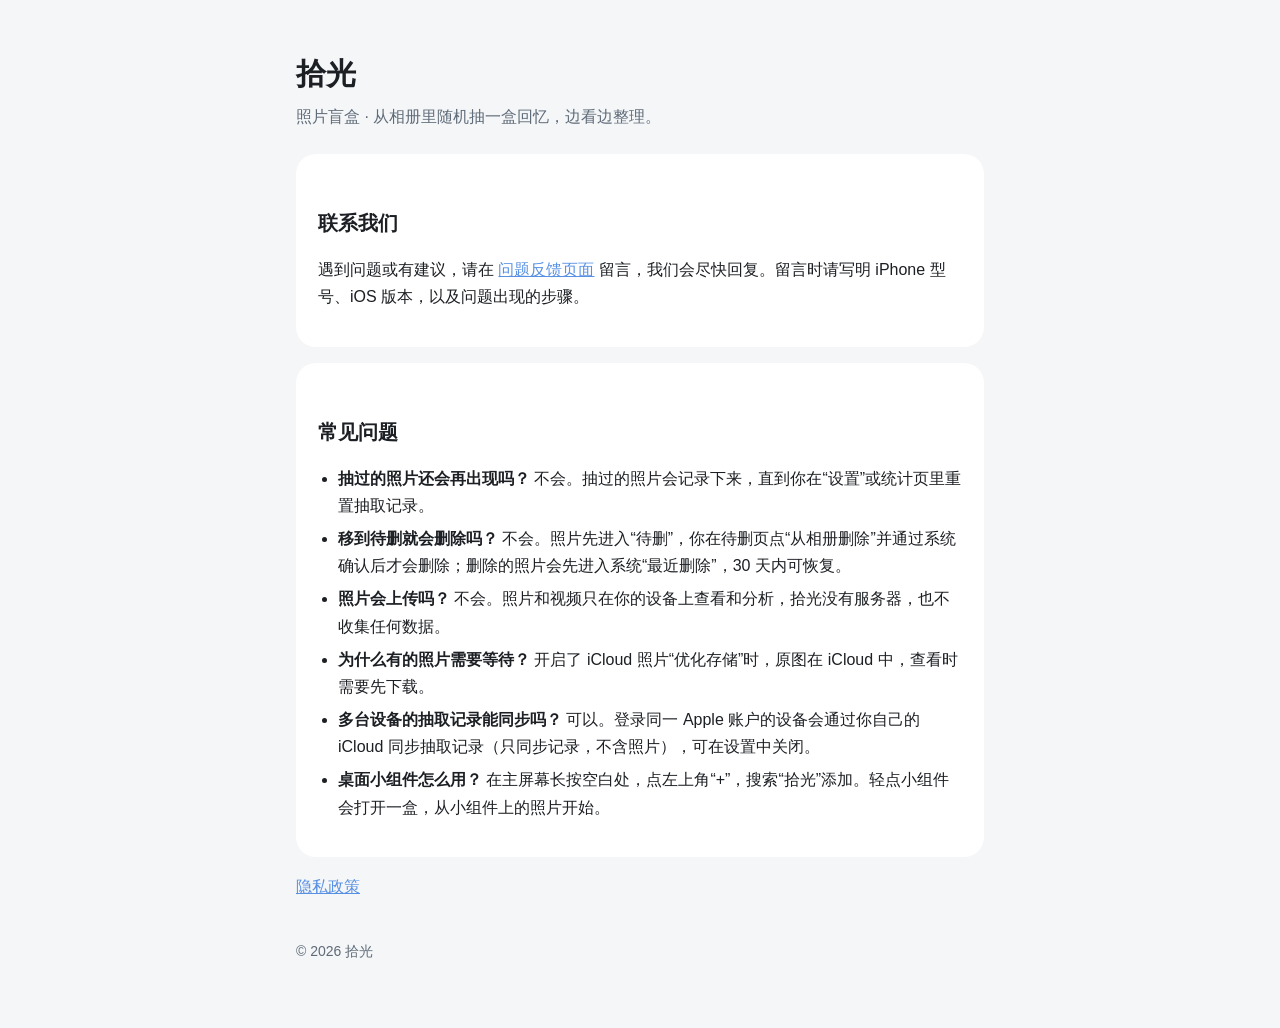
==== index.html @ 2cb60f6d "拾光 技术支持与隐私政策页面 Co-Authored-By: Claude Opus 5.5 <noreply@anthropic.com>" ====
<!doctype html>
<html lang="zh-Hans"><head><meta charset="utf-8"><meta name="viewport" content="width=device-width, initial-scale=1">
<title>拾光 · 技术支持</title><link rel="stylesheet" href="style.css"></head>
<body><main>
<h1>拾光</h1>
<p class="sub">照片盲盒 · 从相册里随机抽一盒回忆，边看边整理。</p>

<div class="card">
<h2>联系我们</h2>
<p>遇到问题或有建议，请在 <a href="https://github.com/Yshfan/shiguang/issues">问题反馈页面</a> 留言，我们会尽快回复。留言时请写明 iPhone 型号、iOS 版本，以及问题出现的步骤。</p>
</div>

<div class="card">
<h2>常见问题</h2>
<ul>
<li><b>抽过的照片还会再出现吗？</b> 不会。抽过的照片会记录下来，直到你在“设置”或统计页里重置抽取记录。</li>
<li><b>移到待删就会删除吗？</b> 不会。照片先进入“待删”，你在待删页点“从相册删除”并通过系统确认后才会删除；删除的照片会先进入系统“最近删除”，30 天内可恢复。</li>
<li><b>照片会上传吗？</b> 不会。照片和视频只在你的设备上查看和分析，拾光没有服务器，也不收集任何数据。</li>
<li><b>为什么有的照片需要等待？</b> 开启了 iCloud 照片“优化存储”时，原图在 iCloud 中，查看时需要先下载。</li>
<li><b>多台设备的抽取记录能同步吗？</b> 可以。登录同一 Apple 账户的设备会通过你自己的 iCloud 同步抽取记录（只同步记录，不含照片），可在设置中关闭。</li>
<li><b>桌面小组件怎么用？</b> 在主屏幕长按空白处，点左上角“+”，搜索“拾光”添加。轻点小组件会打开一盒，从小组件上的照片开始。</li>
</ul>
</div>

<p><a href="privacy.html">隐私政策</a></p>
<footer>© 2026 拾光</footer>
</main></body></html>
---- style.css ----
:root { --bg:#f4f6f8; --card:#fff; --text:#1c1f23; --muted:#5f6b78; --accent:#5890e3; }
@media (prefers-color-scheme: dark) { :root { --bg:#11161d; --card:#1b222b; --text:#eef2f6; --muted:#9aa7b4; } }
* { box-sizing:border-box; }
body { margin:0; background:var(--bg); color:var(--text); font:16px/1.7 -apple-system, "PingFang SC", "Helvetica Neue", sans-serif; }
main { max-width:720px; margin:0 auto; padding:48px 16px 64px; }
h1 { font-size:30px; margin:0 0 4px; } h2 { font-size:20px; margin:32px 0 8px; }
.sub { color:var(--muted); margin:0 0 24px; }
.card { background:var(--card); border-radius:20px; padding:20px 22px; margin:16px 0; }
a { color:var(--accent); } ul { padding-left:20px; } li { margin:6px 0; }
footer { color:var(--muted); font-size:14px; margin-top:40px; }
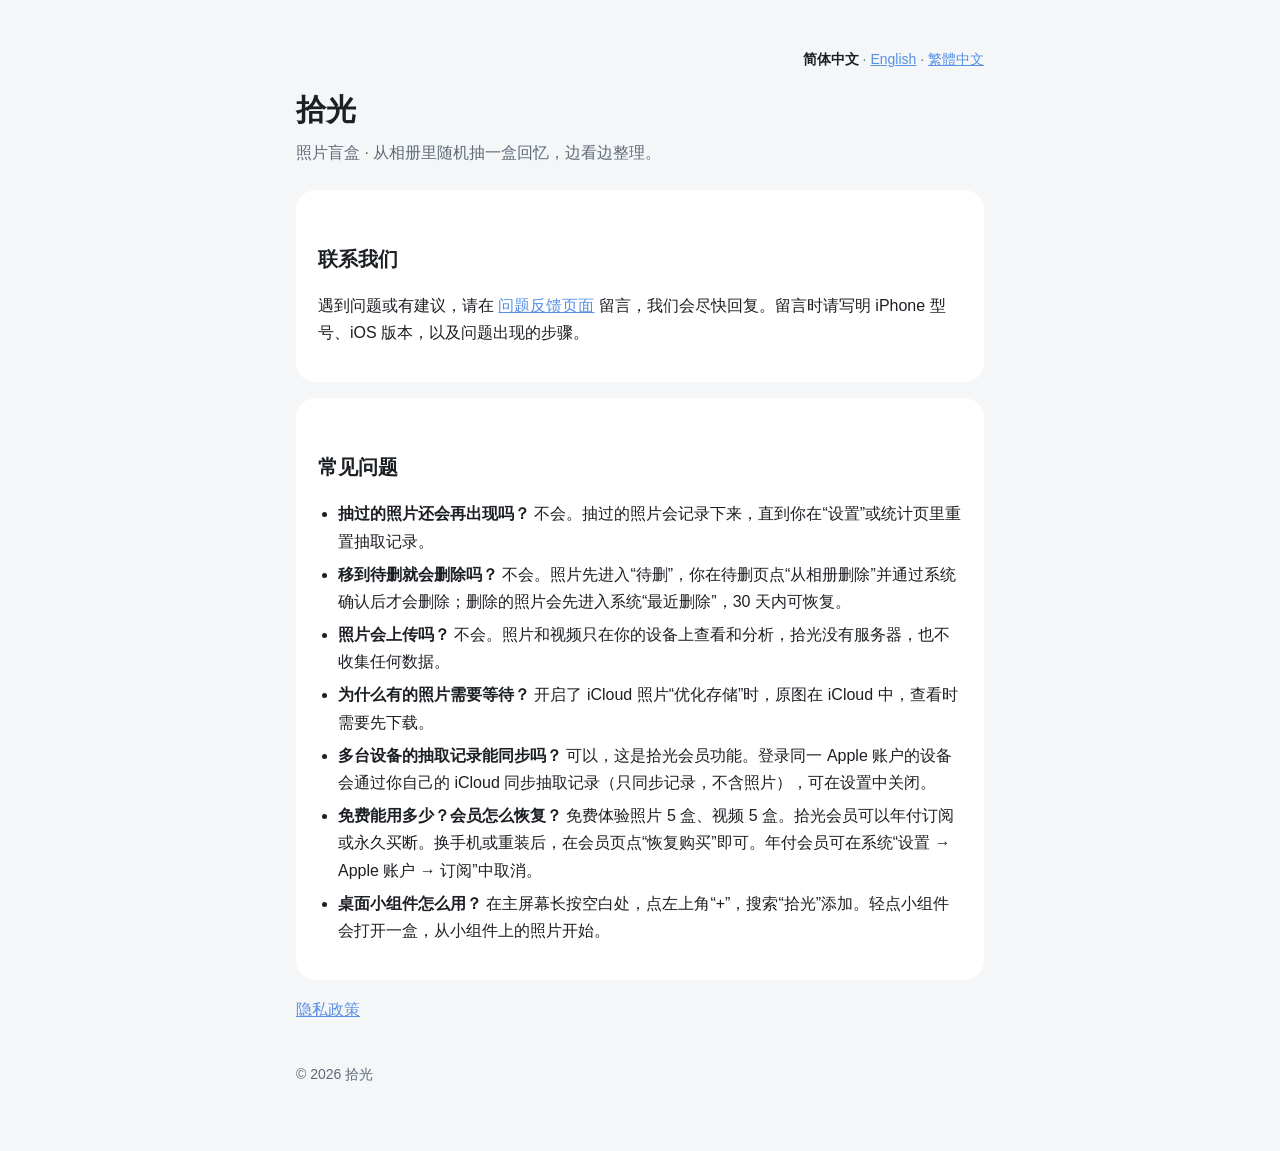
==== commit 8219d4d0: "Privacy policy and support in English and Traditional Chinese; Pro purchases and sync" ====
--- a/index.html
+++ b/index.html
@@ -2,6 +2,7 @@
 <html lang="zh-Hans"><head><meta charset="utf-8"><meta name="viewport" content="width=device-width, initial-scale=1">
 <title>拾光 · 技术支持</title><link rel="stylesheet" href="style.css"></head>
 <body><main>
+<nav class="lang"><a href="index.html" aria-current="page">简体中文</a> · <a href="index-en.html">English</a> · <a href="index-zh-Hant.html">繁體中文</a></nav>
 <h1>拾光</h1>
 <p class="sub">照片盲盒 · 从相册里随机抽一盒回忆，边看边整理。</p>
 
@@ -17,7 +18,8 @@
 <li><b>移到待删就会删除吗？</b> 不会。照片先进入“待删”，你在待删页点“从相册删除”并通过系统确认后才会删除；删除的照片会先进入系统“最近删除”，30 天内可恢复。</li>
 <li><b>照片会上传吗？</b> 不会。照片和视频只在你的设备上查看和分析，拾光没有服务器，也不收集任何数据。</li>
 <li><b>为什么有的照片需要等待？</b> 开启了 iCloud 照片“优化存储”时，原图在 iCloud 中，查看时需要先下载。</li>
-<li><b>多台设备的抽取记录能同步吗？</b> 可以。登录同一 Apple 账户的设备会通过你自己的 iCloud 同步抽取记录（只同步记录，不含照片），可在设置中关闭。</li>
+<li><b>多台设备的抽取记录能同步吗？</b> 可以，这是拾光会员功能。登录同一 Apple 账户的设备会通过你自己的 iCloud 同步抽取记录（只同步记录，不含照片），可在设置中关闭。</li>
+<li><b>免费能用多少？会员怎么恢复？</b> 免费体验照片 5 盒、视频 5 盒。拾光会员可以年付订阅或永久买断。换手机或重装后，在会员页点“恢复购买”即可。年付会员可在系统“设置 → Apple 账户 → 订阅”中取消。</li>
 <li><b>桌面小组件怎么用？</b> 在主屏幕长按空白处，点左上角“+”，搜索“拾光”添加。轻点小组件会打开一盒，从小组件上的照片开始。</li>
 </ul>
 </div>
--- a/style.css
+++ b/style.css
@@ -8,3 +8,5 @@
 .card { background:var(--card); border-radius:20px; padding:20px 22px; margin:16px 0; }
 a { color:var(--accent); } ul { padding-left:20px; } li { margin:6px 0; }
 footer { color:var(--muted); font-size:14px; margin-top:40px; }
+.lang { text-align:right; font-size:14px; color:var(--muted); margin-bottom:12px; }
+.lang a[aria-current] { color:var(--text); font-weight:600; text-decoration:none; }
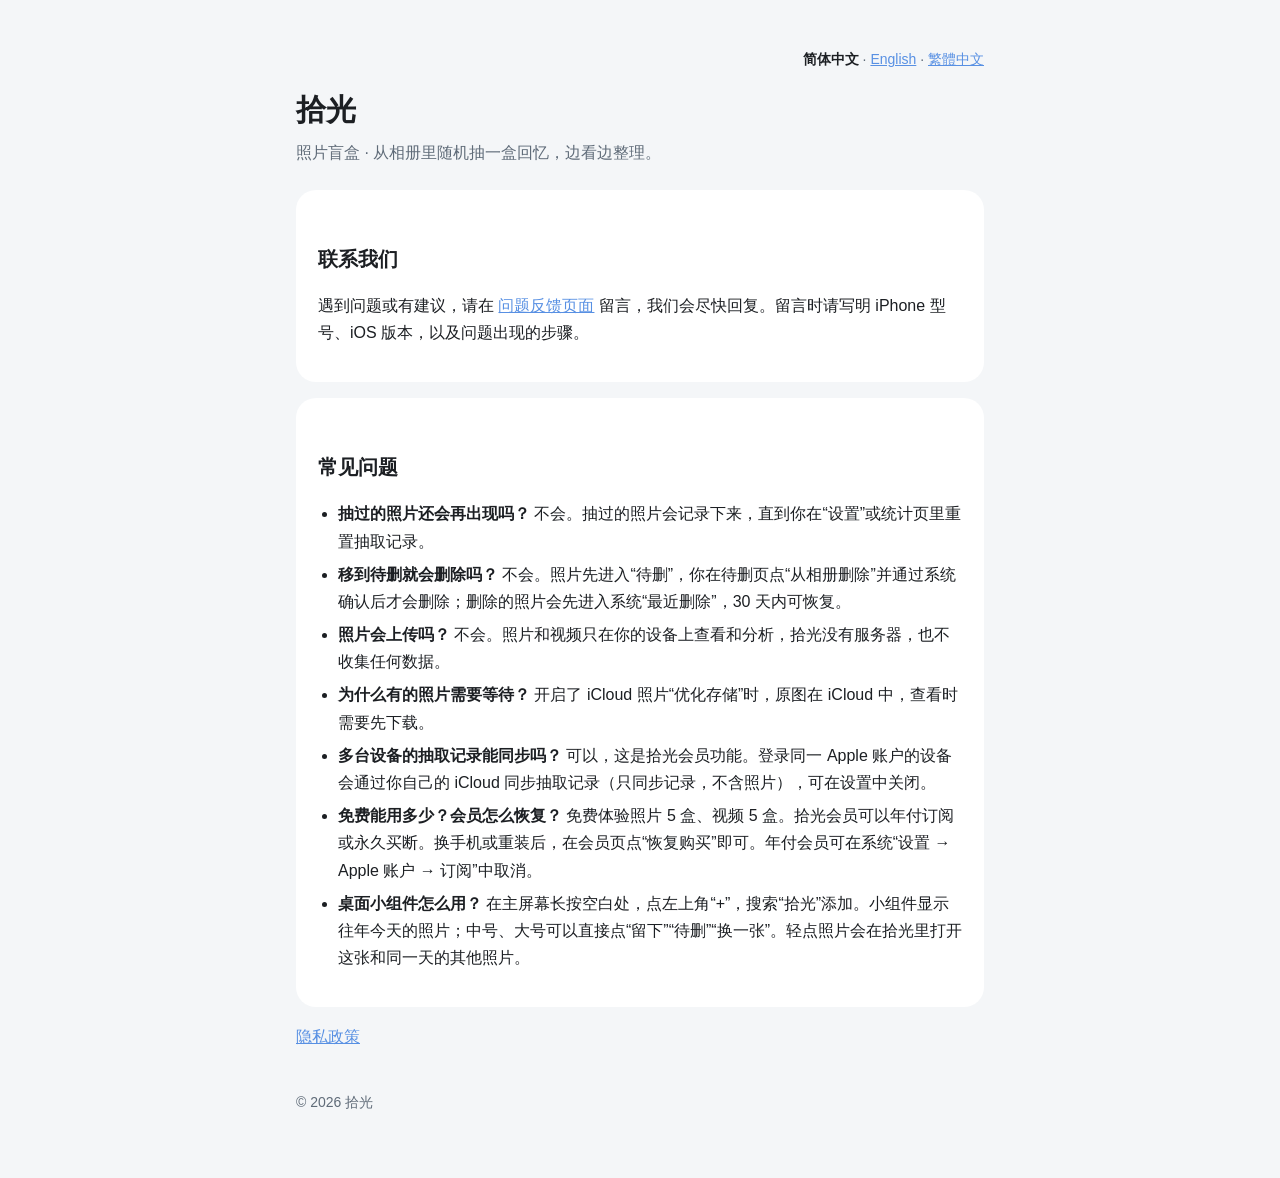
==== commit 7fc03d1c: "Widget FAQ: describe the 那年今天 widget Co-Authored-By: Claude Opus 5.5 <noreply@anthropic.com>" ====
--- a/index.html
+++ b/index.html
@@ -20,7 +20,7 @@
 <li><b>为什么有的照片需要等待？</b> 开启了 iCloud 照片“优化存储”时，原图在 iCloud 中，查看时需要先下载。</li>
 <li><b>多台设备的抽取记录能同步吗？</b> 可以，这是拾光会员功能。登录同一 Apple 账户的设备会通过你自己的 iCloud 同步抽取记录（只同步记录，不含照片），可在设置中关闭。</li>
 <li><b>免费能用多少？会员怎么恢复？</b> 免费体验照片 5 盒、视频 5 盒。拾光会员可以年付订阅或永久买断。换手机或重装后，在会员页点“恢复购买”即可。年付会员可在系统“设置 → Apple 账户 → 订阅”中取消。</li>
-<li><b>桌面小组件怎么用？</b> 在主屏幕长按空白处，点左上角“+”，搜索“拾光”添加。轻点小组件会打开一盒，从小组件上的照片开始。</li>
+<li><b>桌面小组件怎么用？</b> 在主屏幕长按空白处，点左上角“+”，搜索“拾光”添加。小组件显示往年今天的照片；中号、大号可以直接点“留下”“待删”“换一张”。轻点照片会在拾光里打开这张和同一天的其他照片。</li>
 </ul>
 </div>
 
